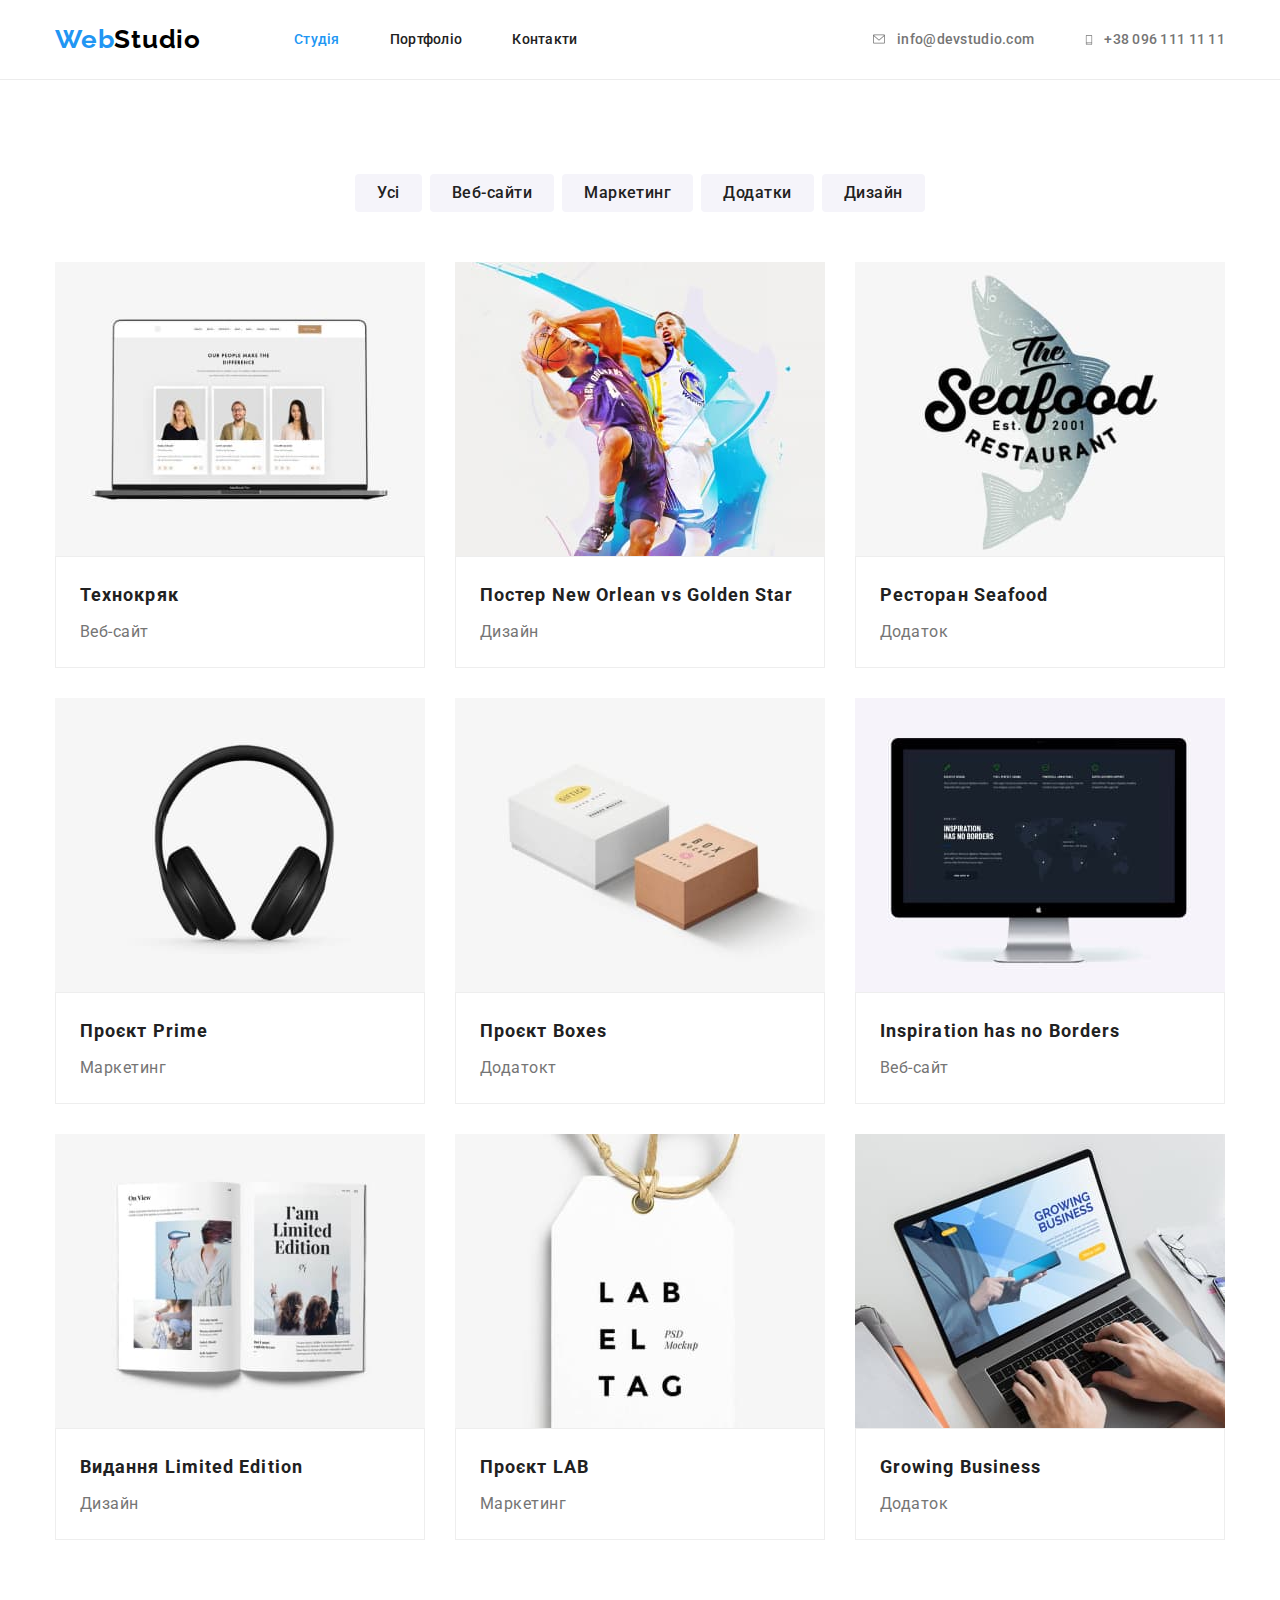
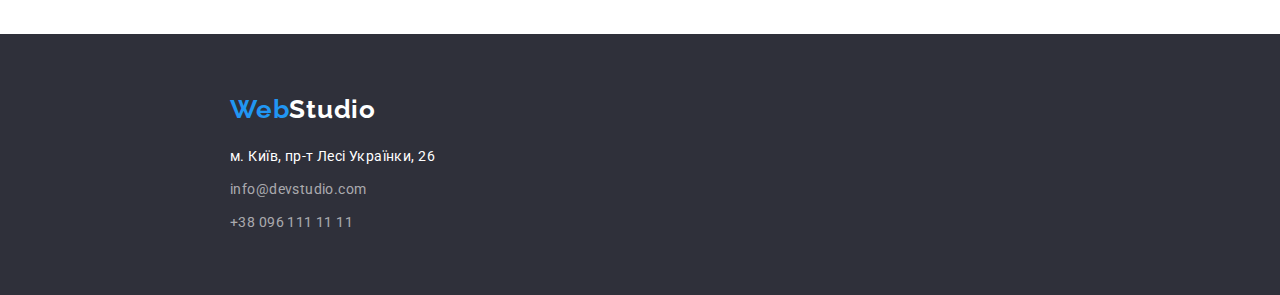
==== portfolio.html @ 55ed0ce5 "07.09.2022" ====
<!DOCTYPE html>
<html lang="uk">

    <head>
        <meta charset="UTF-8">
        <meta http-equiv="X-UA-Compatible" content="IE=edge">
        <meta name="viewport" content="width=device-width, initial-scale=1.0">
        <title>portfolio</title>
        <link rel="stylesheet" href="https://cdn.jsdelivr.net/npm/modern-normalize@1.1.0/modern-normalize.min.css">
        <link rel="preconnect" href="https://fonts.googleapis.com">
        <link rel="preconnect" href="https://fonts.gstatic.com" crossorigin>
        <link
            href="https://fonts.googleapis.com/css2?family=Raleway:wght@700&family=Roboto:wght@400;500;700;900&display=swap"
            rel="stylesheet">
        <link rel="stylesheet" href="./css/styles.css">
    </head>

    <body>
        <!-- Навігація -->
        <header class="page-heder-container">
            <div class="container">
                <nav class="page-navigation">
                    <a class="page-logo-heder link " href="./index.html">
                        <span class="page-logo-first">Web</span>Studio
                    </a>
                    <ul class="menu list">
                        <li class="menu-item"> <a class="menu-link link current" href="./index.html">Студія</a></li>
                        <li class="menu-item"> <a class="menu-link link" href="./portfolio.html">Портфоліо</a></li>
                        <li class="menu-item"> <a class="menu-link link" href="./index.html">Контакти</a></li>
                    </ul>
                </nav>
                <!-- Контакти -->
                <ul class="list contact-heder">
                    <li class="cotact-item-address"><a class="contact-mail-address contact-link-heder link"
                            href="mailto:info@devstudio.com"> <svg class="mail" lang="en" aria-label="envelope icon"
                                width="16px" height="12px">
                                <use href="./images/icons.svg#icon-envelope">

                                </use>
                            </svg> info@devstudio.com</a></li>
                    <li><a class="contact-phone-number contact-link-heder link" href="tel:+380961111111">
                            <svg class="phone" lang="en" aria-label="smartphonee icon" width="10px" height="16px">
                                <use href="./images/icons.svg#icon-smartphone">

                                </use>
                            </svg>+38 096 111 11 11</a></li>
                </ul>
            </div>
        </header>
        <main>
            <!-- Фільтр -->

            <section class="section">
                <div class="container">
                <h1 class="visually-hidden">Фільтр</h1>
                <ul class="filter-list list">
                    <li class="filter-item"><button class="filter-button" type="button">Усі</button></li>
                    <li class="filter-item"><button class="filter-button" type="button">Веб-сайти</button></li>
                    <li class="filter-item"><button class="filter-button" type="button">Маркетинг</button></li>
                    <li class="filter-item"><button class="filter-button" type="button">Додатки</button></li>
                    <li class="filter-item"><button class="filter-button" type="button">Дизайн</button></li>
                </ul>

                <h2 class="visually-hidden">Зразки робіт</h2>
                <ul class="portfolio-list list">
                    <li class="portfolio-item">
                        <a class="portfolio-link link" href=" ./index.html"><img src="./images/img5.jpg"
                                alt="Сторінка в інтернеті" width="370" height="294">
                            <div class="portfolio-point"><h3 class="portfolio-subtitle">Технокряк</h3>
                            <p class="portfolio-text">Веб-сайт</p></div>
                        </a>
                    </li>
                    <li class="portfolio-item">
                        <a class="portfolio-link link" href=" ./index.html"><img src=" images/img6.jpg"
                                alt="Постер - Баскетболісти з м’ячом" width="370" height="294">
                            <div class="portfolio-point"><h3 class="portfolio-subtitle">Постер <span lang="en">New Orlean vs Golden Star</span>
                            </h3>
                            <p class="portfolio-text">Дизайн</p></div>
                        </a>
                    </li>
                    <li class="portfolio-item">
                        <a class="portfolio-link link" href=" ./index.html"><img src=" images/img7.jpg" alt="Логотип ресторану"
                                width="370" height="294">
                            <div class="portfolio-point"><h3 class="portfolio-subtitle">Ресторан <span lang="en">Seafood</span></h3>
                            <p class="portfolio-text">Додаток</p></div>
                        </a>
                    </li>
                    <li class="portfolio-item">
                        <a class="portfolio-link link" href=" ./index.html"><img src=" images/img8.jpg" alt="Навушники" width="370"
                                height="294">
                        <div class="portfolio-point"><h3 class="portfolio-subtitle">Проєкт <span lang="en">Prime</span></h3>
                            <p class="portfolio-text">Маркетинг</p></div>
                        </a>
                    </li>
                    <li class="portfolio-item">
                        <a class="portfolio-link link" href=" ./index.html"><img src=" images/img9.jpg" alt="Дві коробки" width="370"
                                height="294">
                            <div class="portfolio-point"><h3 class="portfolio-subtitle">Проєкт <span lang="en">Boxes</span></h3>
                            <p class="portfolio-text">Додатокт</p></div>
                        </a>
                    </li>
                    <li class="portfolio-item">
                        <a class="portfolio-link link" href=" ./index.html"><img src=" images/img10.jpg" alt="Монітор комп’ютера"
                                width="370" height="294">
                            <div class="portfolio-point"><h3 class="portfolio-subtitle" lang="en">Inspiration has no Borders</h3>
                            <p class="portfolio-text">Веб-сайт</p></div>
                        </a>
                    </li>
                    <li class="portfolio-item">
                        <a class="portfolio-link link" href=" ./index.html"><img src=" images/img11.jpg" alt="Розворіть книжки"
                                width="370" height="294">
                            <div class="portfolio-point"><h3 class="portfolio-subtitle">Видання <span lang="en">Limited Edition</span></h3>
                            <p class="portfolio-text">Дизайн</p></div>
                        </a>
                    </li>
                    <li class="portfolio-item">
                        <a class="portfolio-link link" href=" ./index.html"><img src=" images/img12.jpg" alt="Лейба товару" width="370"
                                height="294">
                            <div class="portfolio-point"><h3 class="portfolio-subtitle">Проєкт <span lang="en">LAB</span></h3>
                            <p class="portfolio-text">Маркетинг</p></div>
                        </a>
                    </li>
                    <li class="portfolio-item">
                        <a class="portfolio-link link" href=" ./index.html"><img src=" images/img13.jpg" alt="Ноутбуку" width="370"
                                height="294">
                            <div class="portfolio-point"><h3 class="portfolio-subtitle" lang="en">Growing Business</h3>
                            <p class="portfolio-text">Додаток</p></div>
                        </a>
                    </li>
                </ul>
                </div>
            </section>
        </main>
        <!-- Футер -->
<footer class="footer-decorat">
    <div class=" container"> <a class="page-logo-footer link" href="./index.html">
            <span class="page-logo-first">Web</span>Studio
        </a>
        <address class="address-footer">
            <ul class="address-footer-list list">
                <li class="footer-address-item"><a class="footer-address-link footer-contacts link"
                        href="https://goo.gl/maps/dowzJcaxnXLUM9bZ6" target="_blank" rel="noreferrer noopener">м.
                        Київ, пр-т Лесі Українки, 26</a></li>
                <li class="footer-address-item"><a class="footer-mail-address footer-contacts link"
                        href="mailto:info@devstudio.com">info@devstudio.com</a></li>
                <li class="footer-address-item"><a class="footer-phone-number footer-contacts link"
                        href="tel:+380961111111">+38 096 111 11
                        11</a></li>
            </ul>
        </address>
    </div>

</footer>



    </body>

</html>
---- css/styles.css ----
/* Загальні */
:root{
    --primary-body-color:#FFFFFF;
    --secondary-body-color:#2F303A;
    --third-section-color: #F5F4FA;
    --primary-font: 'Roboto', sans-serif;
    --secondary-font: 'Raleway', sans-serif;
    --primary-text-color-dark: #212121;
    --secondary-text-color-dark:#757575;
    --primary-text-color-light: #FFFFFF;
    --secondary-text-color-light: rgba(255, 255, 255, 0.6);
    --logo-color-first-part: #2196F3;
    --heder-logo-color-second-part:#000000;
    --accent-color:#2196F3;
    --backgraund-color-btn:#2196F3;
    --accent-backgraund-color-btn: #188CE8;
    --border-color: #EEEEEE;
    --icon-color: #AFB1B8;
}
h1,
h2, 
h3,
h4,
h5,
h6, 
p {margin-top: 0;
margin-bottom: 0;}
ul {margin-top: 0;
margin-bottom: 0;
padding-left: 0;}
.link {
    text-decoration: none;
    padding-left: 0;
    margin: 0;
}
.list {
    list-style: none;
}
img 
{display: block;
    max-width: 100%;
    height: auto;
}
button{cursor: pointer;
font-family: inherit;
border: none;
background-color: none;}

body
{background-color: var(--primary-body-color);
font-family: var(--primary-font);
color: var(--primary-text-color-dark);
font-size: 14px;
letter-spacing: 0.03em;
}

.container {
    width: 1200px;
    margin-left: auto;
    margin-right: auto;
    padding-left: 15px;
    padding-right: 15px;
}
.section {padding-top: 94px;
    padding-bottom: 94px;}
/* Навігація */
/* Навігація Логотип */
.page-heder-container {
    display:flex;
align-items: center;
height: 80px;
border-bottom: 1px solid #ECECEC;}
.page-heder-container .container {display: flex;
    align-items: center;}

.page-navigation{display:flex;
align-items: center;
margin-right:auto;}

.page-logo-heder{
    font-family: var(--secondary-font);
    font-weight: 700;
    font-size: 26px;
    line-height: 1.19;
    letter-spacing: 0.03em;
    color: var(--heder-logo-color-second-part);
    margin-right: 93px;
}
.page-logo-first{
    color: var(--logo-color-first-part);
}
/* Навігація меню */
.menu
{display: flex;
align-items: center;
column-gap: 50px;
}

.menu-link{ 
    font-weight: 500;
    font-size: 14px;
    line-height: 1.14;
    letter-spacing: 0.02em;
    color: var(--primary-text-color-dark);
    
}
.menu-link:hover,
.menu-link:focus
{
    color: var(--accent-color);
}
.current { color:var(--accent-color);}

/* Навігація контакти */
.contact-heder{display: flex;
    align-items: center;
    
      }
.cotact-item-address { margin-right: 50px;}

.contact-mail-address{
    display: flex;
    align-items: center;
    font-size: 14px;
    line-height: 1.14;
    letter-spacing: 0.02em;
    color: var(--secondary-text-color-dark);
    font-weight: 500;
   
}
.mail, .phone{
fill: currentColor;
margin-right: 10px;
}

.contact-phone-number{
    display: flex;
    align-items: center;
    font-size: 14px;
    line-height: 1.14;
    letter-spacing: 0.02em;
    color: var(--secondary-text-color-dark);
    font-weight: 500;
}
.contact-link-heder:hover,
.contact-link-heder:focus
{
    color: var(--accent-color) 
}

/* Слоган */
.hero-section {
    background-color: var(--secondary-body-color);
    padding-top: 200px;
    padding-bottom: 200px;
    text-align: center;
    background-image: linear-gradient(rgba(47, 48, 58, 0.4), rgba(47, 48, 58, 0.4)), url(../images/bg.jpg);
    background-size: cover;
    background-repeat: no-repeat;
    margin-left: auto;
    margin-right: auto;
    background-position: center;
    max-width: 1600px;

    
}
/* .page-heder-slg-btn{display: flex;
    align-items: center;
    flex-direction: column;}
    text-align: center;   */

/* .slg-btn {
width: 700px;} */
        
    
.hero-titel {
    font-weight: 900;
    font-size: 44px;
    line-height: 1.36;
    text-align: center;
    letter-spacing: 0.06em;
    text-transform: uppercase;
    color: var(--primary-text-color-light);
    width: 696px;
    margin: auto;
    margin-bottom: 30px;
  }
/* Замовити послугу */
.hero-button
{
    font-weight: 700;
    font-size: 16px;
    line-height: 1.88;
    letter-spacing: 0.06em;
    color: var(--primary-text-color-light);
    background-color: var(--backgraund-color-btn);
    box-shadow: 0px 4px 4px rgba(0, 0, 0, 0.15);
    border-radius: 4px;
    padding: 10px 32px;
    }

.hero-button:hover,
.hero-button:focus { background-color: var(--accent-backgraund-color-btn);}

/* Опис діяльності компанії */

.description-list {
display: flex;
justify-content: center;
gap: 30px;
}
/* .description {margin-top: 174px;} */
.description-icon {
    display: flex;
  background-color: var(--third-section-color);
   align-items: center;
  justify-content: center;
  margin-bottom: 30px;
 border-radius: 4px;
 width: 270px;
 height: 120px;

}
.visually-hidden {
  position: absolute;
    white-space: nowrap;
    width: 1px;
    height: 1px;
    overflow: hidden;
    border: 0;
    padding: 0;
    clip: rect(0 0 0 0);
    clip-path: inset(50%);
    margin: -1px;
}
.description-subtitle {
    font-weight: 700;
    font-size: 14px;
    line-height: 1.14;
    letter-spacing: 0.03em;
    text-transform: uppercase;
    color: var(--primary-text-color-dark);
}

.description-text{
    font-weight: 400;
    font-size: 14px;
    line-height: 1.71;
    letter-spacing: 0.03em;
    color: var(--secondary-text-color-dark);
    margin-top: 10px;
}

.act {padding-top: 0;}
.act-list {display: flex;
    gap: 30px;}
.act-title{
    font-weight: 700;
    font-size: 36px;
    line-height: 1.17;
    text-align: center;
    letter-spacing: 0.03em;
    color:var(--primary-text-color-dark);
    margin-bottom: 50px;
}

/* Наша колманда */

.team{
    background-color: var(--third-section-color);
    }
.team-title {
font-weight: 700;
font-size: 36px;
line-height: 42px;
text-align: center;
margin-bottom: 50px;
}
.team-list {display: flex;
    gap: 30px;

}

.team-item{background: var(--primary-body-color);
    /* material shadow v1 */

    box-shadow: 0px 1px 3px rgba(0, 0, 0, 0.12), 0px 1px 1px rgba(0, 0, 0, 0.14), 0px 2px 1px rgba(0, 0, 0, 0.2);
    border-radius: 0px 0px 4px 4px;}
    .team-item-pad {
        padding-top: 30px;
        padding-bottom: 30px;
        text-align: center;}
.team-subtitle{
    font-weight: 500;
    font-size: 16px;
    line-height: 1.19;
    letter-spacing: 0.03em;
    color:var(--primary-text-color-dark);
    
    
}

.team-text{
    font-weight: 400;
    font-size: 16px;
    line-height: 1.19;
    letter-spacing: 0.03em;
    color: var(--secondary-text-color-dark);
    margin-top: 10px;
    margin-bottom: 16px;
}


.social-list {
    display: flex;
    justify-content: center;
    column-gap: 10px;

}
.social-list-link {
    display: flex;
    align-items: center;
    justify-content: center;
    width: 44px;
    height: 44px;
    border-radius: 50%;
   
}
.social-list-link:focus,
.social-list-link:hover {
    background-color: var(--accent-color);
}

.social-list-icon {
     fill: var(--icon-color);
}
 
.social-list-link:focus .social-list-icon,
.social-list-link:hover .social-list-icon
{fill: var(--primary-text-color-light);}

/*Постійні клієнти*/
.clients-titel {
    font-weight: 700;
    font-size: 36px;
    line-height: 42px;
    text-align: center;
    letter-spacing: 0.03em;
    color: var(--primary-text-color-dark);
    margin-bottom: 50px
}
.clients-list {
    display: flex;
    justify-content: center;
    column-gap: 10px;
}

.clients-list-link {
    display: flex;
    align-items: center;
    justify-content: center;
    width: 170px;
    height: 92px;
    border: 1px solid var(--icon-color);
    border-radius: 4px;
}

.clients-list-icon {
    fill: var(--icon-color);
}

.clients-list-link:hover .clients-list-icon,
.clients-list-link:focus .clients-list-icon {
    fill: var(--accent-color);
}
/* футер */
/* display: flex;
flex-direction: column;  height: 252px; */

.footer-decorat{ 
    display: flex;
    background-color: var(--secondary-body-color);
    padding: 60px 0;
    max-width: 1600px;
    margin-left: auto;
    margin-right: auto;
    padding-left: 215px;
   
}

.page-logo-footer{
    font-family: var(--secondary-font);
    font-style: normal;
    font-weight: 700;
    font-size: 26px;
    line-height: 1.19;
    letter-spacing: 0.03em;
    color: var(--primary-text-color-light);
   
   
}
.address-footer {  margin-top: 20px; }
.footer-address-item {
    margin-bottom: 9px;
    }
    .footer-address-item:last-child {
        margin-bottom: 0;
    }
.footer-address-link{
    font-style: normal;
    font-weight: 400;
    font-size: 14px;
    line-height: 1.71;
    letter-spacing: 0.03em;
    color: var(--primary-text-color-light); 
  
    
}
 .footer-mail-address{
    font-style: normal;
    font-weight: 400;
    font-size: 14px;
    line-height: 1.71;
    letter-spacing: 0.03em;
    color: var(--secondary-text-color-light);
 } 
 .footer-phone-number{
    font-style: normal;
    font-weight: 400;
    font-size: 14px;
    line-height: 1.71;
    letter-spacing: 0.03em;
    color: var(--secondary-text-color-light);
 }
 .footer-contacts:hover,
  .footer-contacts:focus
  {
    color: var(--accent-color);
  }
.footer-social-list-icon{
  display: flex;
    /* padding-right: px;
    padding-top: px;   */
}
.footer-social {
    width: 206px;
    height: 80px;
    margin-left: 70px;
}
.footer-flex{
    display: flex;
    align-items: baseline;
  }
  .footer-social-list{
    
    display: flex;
    align-items: center;
    justify-content: center;
    width: 44px;
    height: 44px;
    border-radius: 50%;
  }
  .footer-titel {
    font-weight: 700;
    font-size: 14px;
    line-height: 16px;
    letter-spacing: 0.03em;
    text-transform: uppercase;
    color: var(--primary-text-color-light);
    margin-bottom: 20px;
  }
.footer-social-list{
    gap: 10px;
}
/* Портфоліо */
/* Фільтр */
    .filter-list{display: flex; align-items: center;
       justify-content: center; column-gap:8px;
       
       margin-bottom: 50px;
    }
.filter-button{
    font-weight: 500;
    font-size: 16px;
    line-height: 1.63;
    padding: 6px 22px;
    border-radius: 4px;
    text-align: center;
    letter-spacing: 0.03em;
    color: var(--primary-text-color-dark);
    background: var(--third-section-color);
}
.filter-button:hover,
.filter-button:active,
.filter-buttonitem:focus{
    background-color: var(--accent-color);
    color: var(--primary-text-color-light);
    box-shadow: 0px 3px 1px rgba(0, 0, 0, 0.1), 0px 1px 2px rgba(0, 0, 0, 0.08), 0px 2px 2px rgba(0, 0, 0, 0.12);
   }
   .portfolio-list {display: flex; flex-basis: calc((100%-60px)/3);
    gap: 30px; flex-wrap: wrap;
}
    .portfolio-point{
        padding: 20px 24px;
        border: 1px solid var(--border-color);

    }
.portfolio-subtitle{
    font-weight: 700;
    font-size: 18px;
    line-height: 2;
    letter-spacing: 0.06em;
    color: var(--primary-text-color-dark);
    margin-bottom: 4px; 
    
    } 
.portfolio-text{
    font-weight: 400;
    font-size: 16px;
    line-height: 1.88;
    letter-spacing: 0.03em;
    color: var(--secondary-text-color-dark);
       }

       .portfolio-link {
        
       }
    .portfolio-link :hover,
    .portfolio-link :focus {
        box-shadow: 0px 1px 1px rgba(0, 0, 0, 0.12),
  0px 4px 4px rgba(0, 0, 0, 0.06),
  1px 4px 6px rgba(0, 0, 0, 0.16);

    }
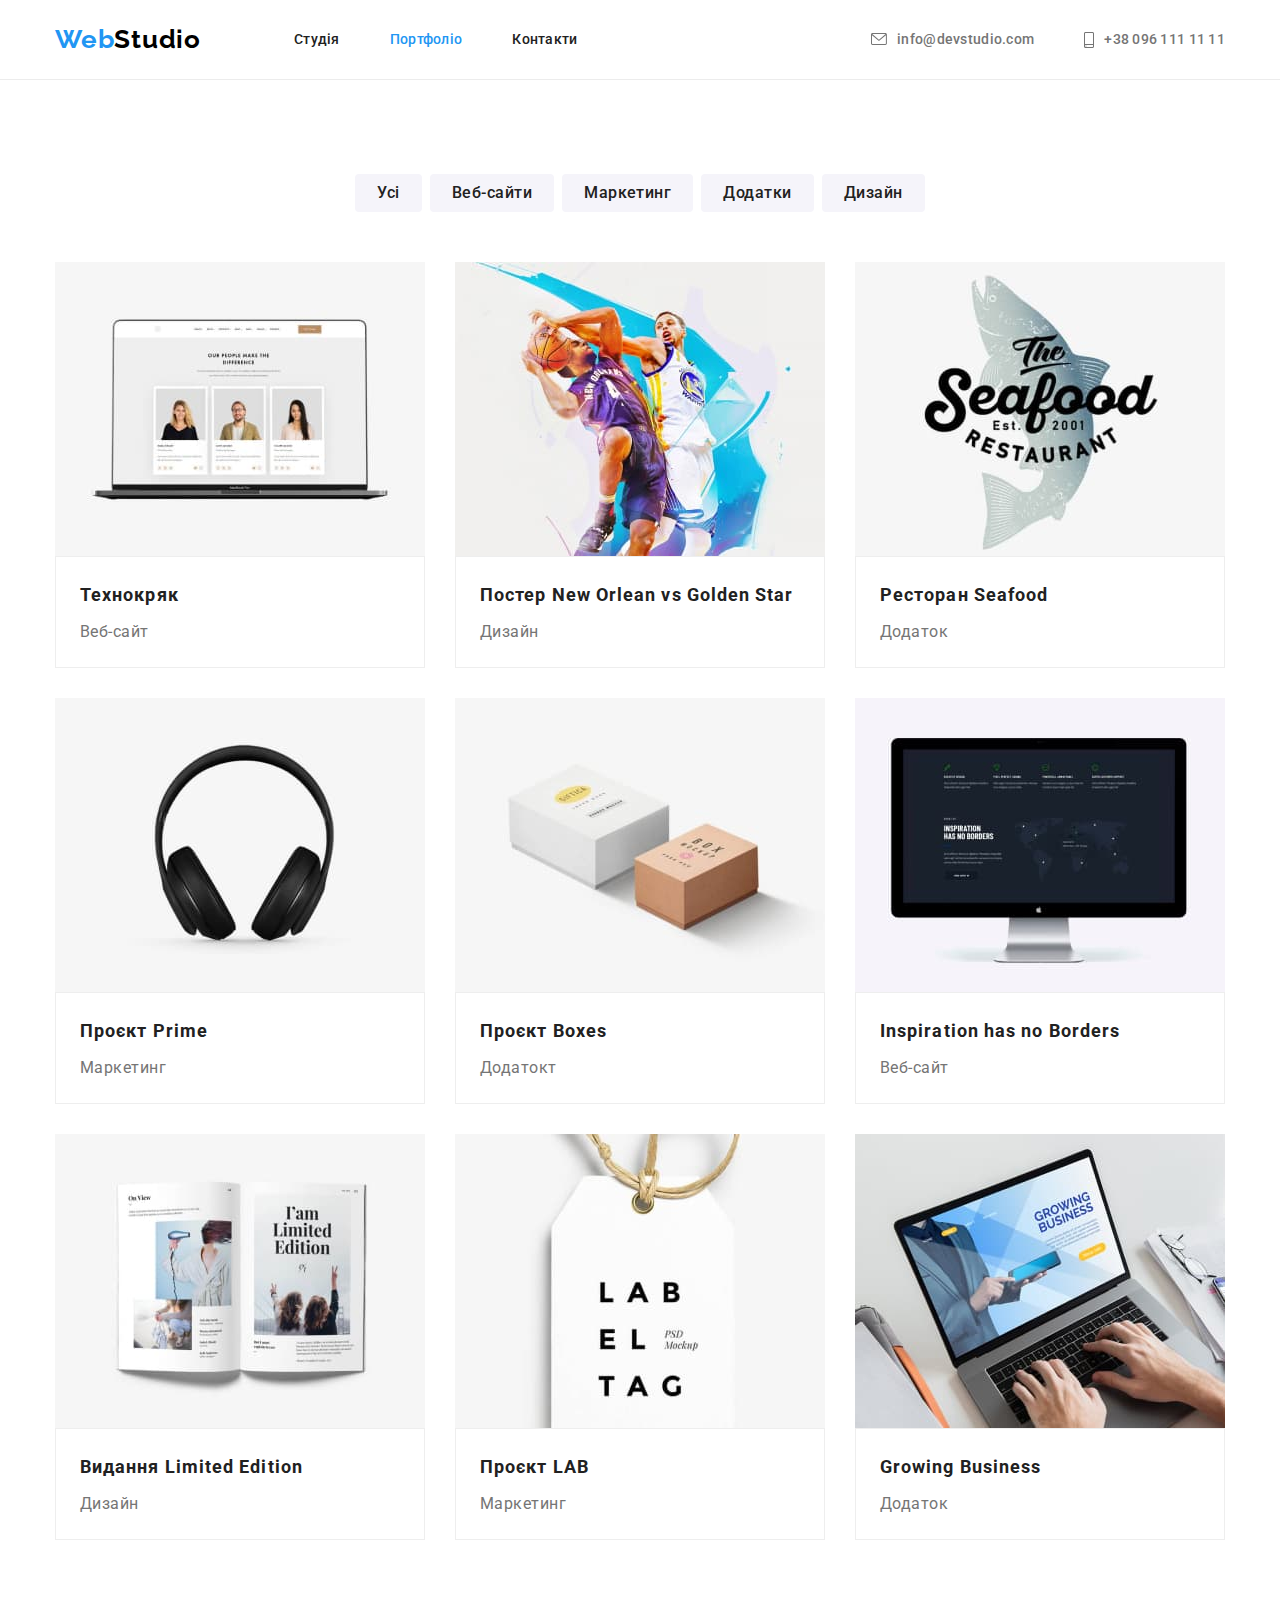
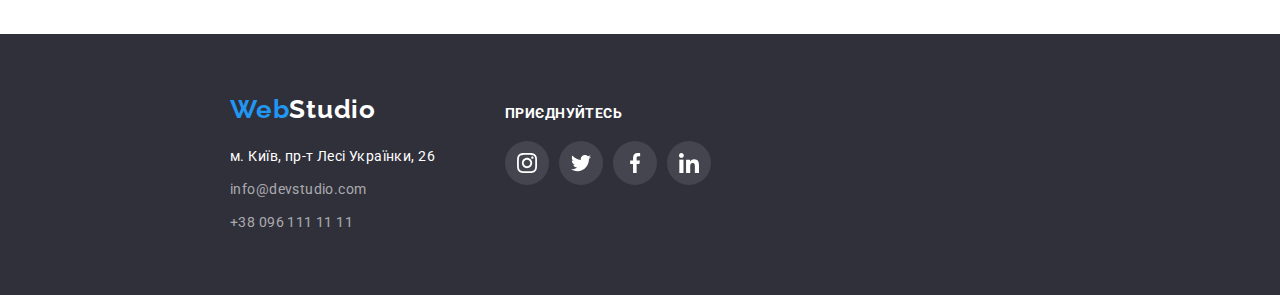
==== commit 2341733f: "hw 4 08.09.2022" ====
--- a/portfolio.html
+++ b/portfolio.html
@@ -24,8 +24,8 @@
                         <span class="page-logo-first">Web</span>Studio
                     </a>
                     <ul class="menu list">
-                        <li class="menu-item"> <a class="menu-link link current" href="./index.html">Студія</a></li>
-                        <li class="menu-item"> <a class="menu-link link" href="./portfolio.html">Портфоліо</a></li>
+                        <li class="menu-item"> <a class="menu-link link " href="./index.html">Студія</a></li>
+                        <li class="menu-item"> <a class="menu-link link current" href="./portfolio.html">Портфоліо</a></li>
                         <li class="menu-item"> <a class="menu-link link" href="./index.html">Контакти</a></li>
                     </ul>
                 </nav>
@@ -33,13 +33,13 @@
                 <ul class="list contact-heder">
                     <li class="cotact-item-address"><a class="contact-mail-address contact-link-heder link"
                             href="mailto:info@devstudio.com"> <svg class="mail" lang="en" aria-label="envelope icon"
-                                width="16px" height="12px">
+                                width="16" height="12">
                                 <use href="./images/icons.svg#icon-envelope">
 
                                 </use>
                             </svg> info@devstudio.com</a></li>
                     <li><a class="contact-phone-number contact-link-heder link" href="tel:+380961111111">
-                            <svg class="phone" lang="en" aria-label="smartphonee icon" width="10px" height="16px">
+                            <svg class="phone" lang="en" aria-label="smartphonee icon" width="10" height="16">
                                 <use href="./images/icons.svg#icon-smartphone">
 
                                 </use>
@@ -132,24 +132,67 @@
             </section>
         </main>
         <!-- Футер -->
-<footer class="footer-decorat">
-    <div class=" container"> <a class="page-logo-footer link" href="./index.html">
-            <span class="page-logo-first">Web</span>Studio
-        </a>
-        <address class="address-footer">
-            <ul class="address-footer-list list">
-                <li class="footer-address-item"><a class="footer-address-link footer-contacts link"
-                        href="https://goo.gl/maps/dowzJcaxnXLUM9bZ6" target="_blank" rel="noreferrer noopener">м.
-                        Київ, пр-т Лесі Українки, 26</a></li>
-                <li class="footer-address-item"><a class="footer-mail-address footer-contacts link"
-                        href="mailto:info@devstudio.com">info@devstudio.com</a></li>
-                <li class="footer-address-item"><a class="footer-phone-number footer-contacts link"
-                        href="tel:+380961111111">+38 096 111 11
-                        11</a></li>
-            </ul>
-        </address>
-    </div>
-
+ <!-- Футер -->
+ <footer class="footer-decorat">
+           
+    <div class="container footer-flex"> 
+   <div>
+       <a class="page-logo-footer link" href="./index.html">
+       <span class="page-logo-first">Web</span>Studio
+   </a>
+   <address class="address-footer">
+       <ul class="address-footer-list list">
+           <li class="footer-address-item"><a class="footer-address-link footer-contacts link"
+                   href="https://goo.gl/maps/dowzJcaxnXLUM9bZ6" target="_blank"
+                   rel="noreferrer noopener">м.
+                   Київ, пр-т Лесі Українки, 26</a></li>
+           <li class="footer-address-item"><a class="footer-mail-address footer-contacts link"
+                   href="mailto:info@devstudio.com">info@devstudio.com</a></li>
+           <li class="footer-address-item"><a class="footer-phone-number footer-contacts link"
+                   href="tel:+380961111111">+38 096 111 11
+                   11</a></li>
+       </ul>
+   </address>
+</div>
+
+<div class="footer-social">
+   <p class="footer-titel">ПРИЄДНУЙТЕСЬ</p>
+   <ul class="footer-social-list list">
+       <li class="footer-social-list-item">
+           <a href="" class="footer-social-list-link">
+               <svg class="footer-social-list-icon" lang="en" aria-label="instagram icon" width="20px"
+                   height="20px">
+                   <use href="./images/icons.svg#icon-instagram"></use>
+               </svg>
+           </a>
+       </li>
+       <li class="footer-social-list-item">
+           <a href="" class="footer-social-list-link">
+               <svg class="footer-social-list-icon" lang="en" aria-label="twitter icon" width="20px"
+                   height="20px">
+                   <use href="./images/icons.svg#icon-twitter"></use>
+               </svg>
+           </a>
+       </li>
+       <li class="footer-social-list-item">
+           <a href="" class="footer-social-list-link">
+               <svg class="footer-social-list-icon" lang="en" aria-label="facebook icon" width="20px"
+                   height="20px">
+                   <use href="./images/icons.svg#icon-facebook"></use>
+               </svg>
+           </a>
+       </li>
+       <li class="footer-social-list-item">
+           <a href="" class="footer-social-list-link">
+               <svg class="footer-social-list-icon" lang="en" aria-label="linkedin icon" width="20px"
+                   height="20px">
+                   <use href="./images/icons.svg#icon-linkedin"></use>
+               </svg>
+           </a>
+       </li>
+   </ul>
+</div>
+</div>
 </footer>
 
 
--- a/css/styles.css
+++ b/css/styles.css
@@ -16,6 +16,7 @@
     --accent-backgraund-color-btn: #188CE8;
     --border-color: #EEEEEE;
     --icon-color: #AFB1B8;
+    --icon-backgraund-dark: #44454E;
 }
 h1,
 h2, 
@@ -161,17 +162,10 @@
     margin-right: auto;
     background-position: center;
     max-width: 1600px;
-
-    
-}
-/* .page-heder-slg-btn{display: flex;
-    align-items: center;
-    flex-direction: column;}
-    text-align: center;   */
-
-/* .slg-btn {
-width: 700px;} */
-        
+    height: 600px;
+
+    
+}     
     
 .hero-titel {
     font-weight: 900;
@@ -324,21 +318,19 @@
     width: 44px;
     height: 44px;
     border-radius: 50%;
+    color: var(--icon-color);
    
 }
 .social-list-link:focus,
 .social-list-link:hover {
     background-color: var(--accent-color);
+    color: var(--primary-text-color-light);
 }
 
 .social-list-icon {
-     fill: var(--icon-color);
+     fill: currentColor;
 }
  
-.social-list-link:focus .social-list-icon,
-.social-list-link:hover .social-list-icon
-{fill: var(--primary-text-color-light);}
-
 /*Постійні клієнти*/
 .clients-titel {
     font-weight: 700;
@@ -352,7 +344,7 @@
 .clients-list {
     display: flex;
     justify-content: center;
-    column-gap: 10px;
+    column-gap: 30px;
 }
 
 .clients-list-link {
@@ -363,15 +355,17 @@
     height: 92px;
     border: 1px solid var(--icon-color);
     border-radius: 4px;
+    color: var(--icon-color);
 }
 
 .clients-list-icon {
-    fill: var(--icon-color);
-}
-
-.clients-list-link:hover .clients-list-icon,
-.clients-list-link:focus .clients-list-icon {
-    fill: var(--accent-color);
+    fill: currentColor;
+}
+
+.clients-list-link:hover,
+.clients-list-link:focus {
+    border-color: var(--accent-color);
+    color: var(--accent-color);
 }
 /* футер */
 /* display: flex;
@@ -439,12 +433,9 @@
   }
 .footer-social-list-icon{
   display: flex;
-    /* padding-right: px;
-    padding-top: px;   */
-}
+    }
 .footer-social {
-    width: 206px;
-    height: 80px;
+   
     margin-left: 70px;
 }
 .footer-flex{
@@ -453,25 +444,36 @@
   }
   .footer-social-list{
     
+    display: flex;
+    justify-content: center;
+    gap: 10px;
+  }
+  .footer-titel {
+    font-weight: 700;
+    line-height: 16px;
+    text-transform: uppercase;
+    color: var(--primary-text-color-light);
+    margin-bottom: 20px;
+  }
+  .footer-social-list-icon {
+    fill: currentColor;
+}
+  .footer-social-list-link {
     display: flex;
     align-items: center;
     justify-content: center;
     width: 44px;
     height: 44px;
     border-radius: 50%;
-  }
-  .footer-titel {
-    font-weight: 700;
-    font-size: 14px;
-    line-height: 16px;
-    letter-spacing: 0.03em;
-    text-transform: uppercase;
-    color: var(--primary-text-color-light);
-    margin-bottom: 20px;
-  }
-.footer-social-list{
-    gap: 10px;
-}
+    color: var(--primary-text-color-light);
+    background: var(--icon-backgraund-dark);
+  }
+  .footer-social-list-link:hover,
+  .footer-social-list-link:focus {
+    background-color: var(--accent-color);
+  }
+
+
 /* Портфоліо */
 /* Фільтр */
     .filter-list{display: flex; align-items: center;
@@ -492,7 +494,7 @@
 }
 .filter-button:hover,
 .filter-button:active,
-.filter-buttonitem:focus{
+.filter-button:focus{
     background-color: var(--accent-color);
     color: var(--primary-text-color-light);
     box-shadow: 0px 3px 1px rgba(0, 0, 0, 0.1), 0px 1px 2px rgba(0, 0, 0, 0.08), 0px 2px 2px rgba(0, 0, 0, 0.12);
@@ -523,10 +525,11 @@
        }
 
        .portfolio-link {
+        display: block;
         
        }
-    .portfolio-link :hover,
-    .portfolio-link :focus {
+    .portfolio-link:hover,
+    .portfolio-link:focus {
         box-shadow: 0px 1px 1px rgba(0, 0, 0, 0.12),
   0px 4px 4px rgba(0, 0, 0, 0.06),
   1px 4px 6px rgba(0, 0, 0, 0.16);
